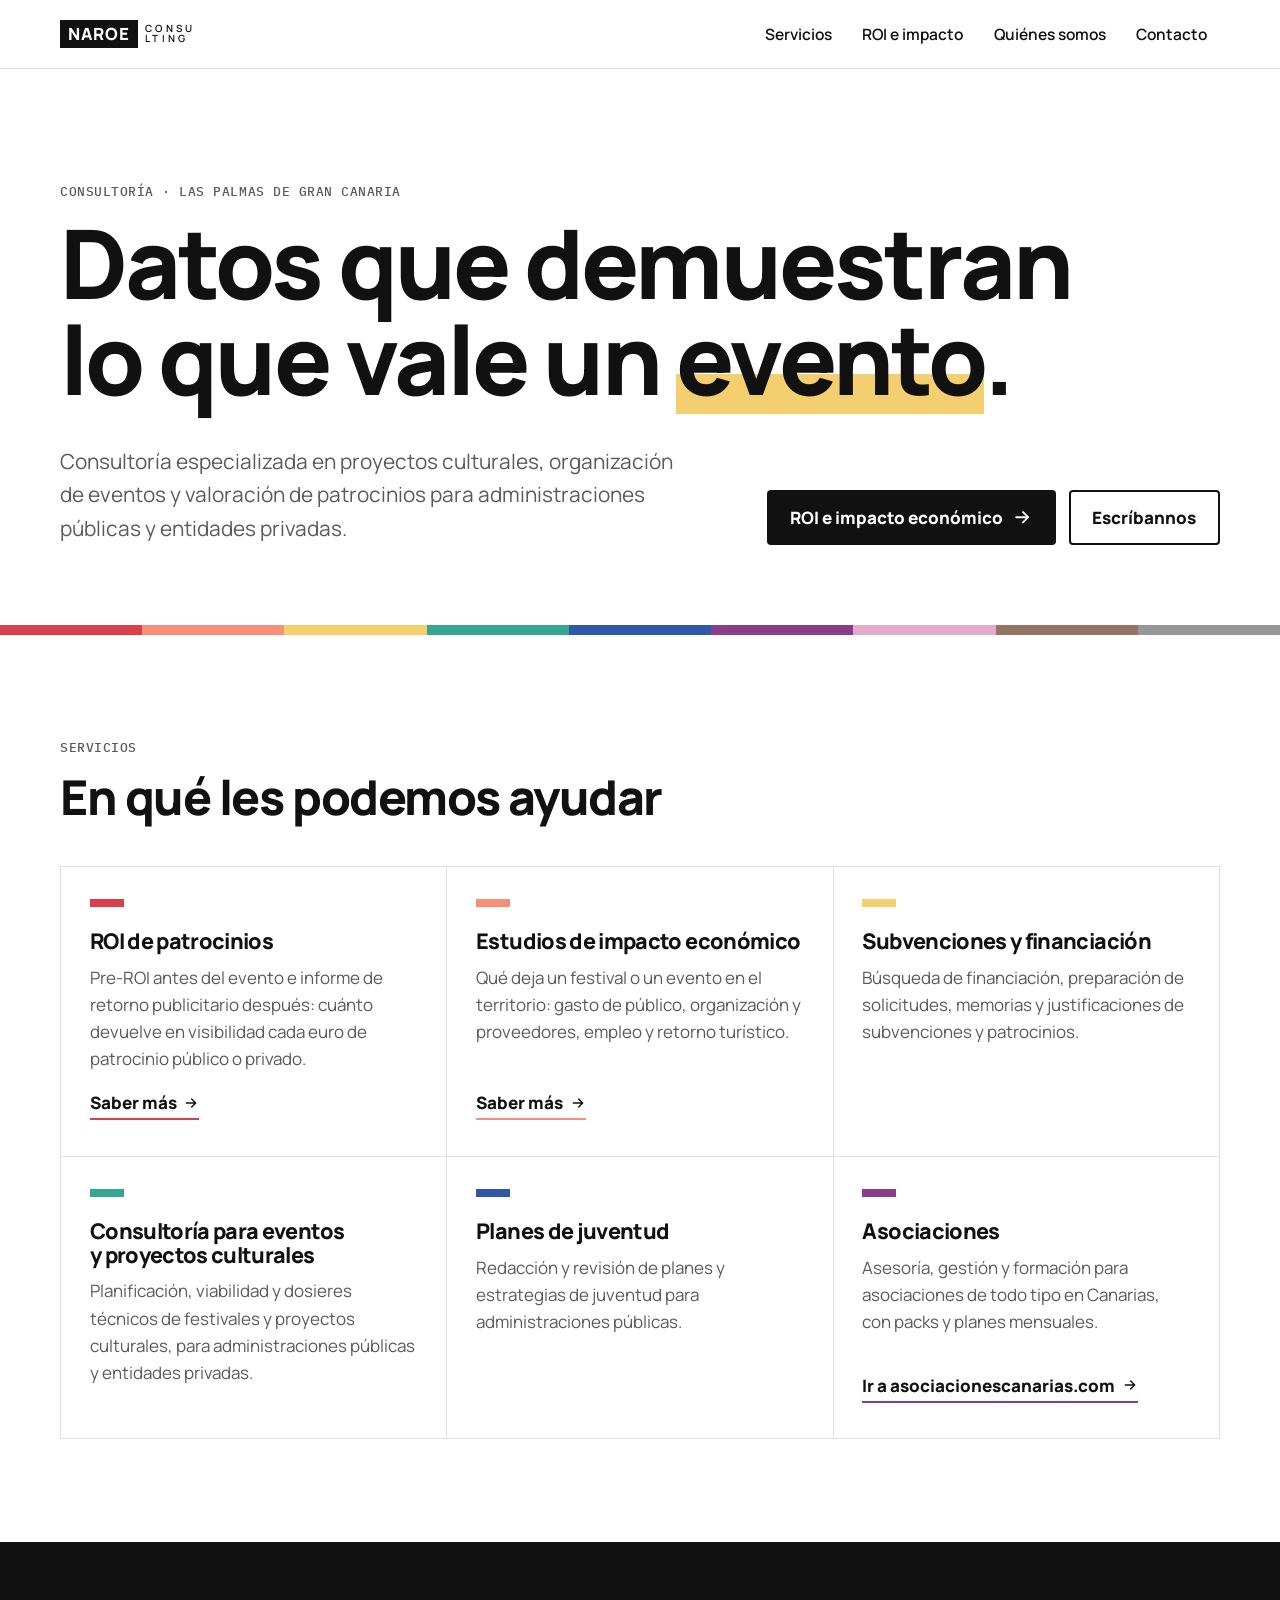
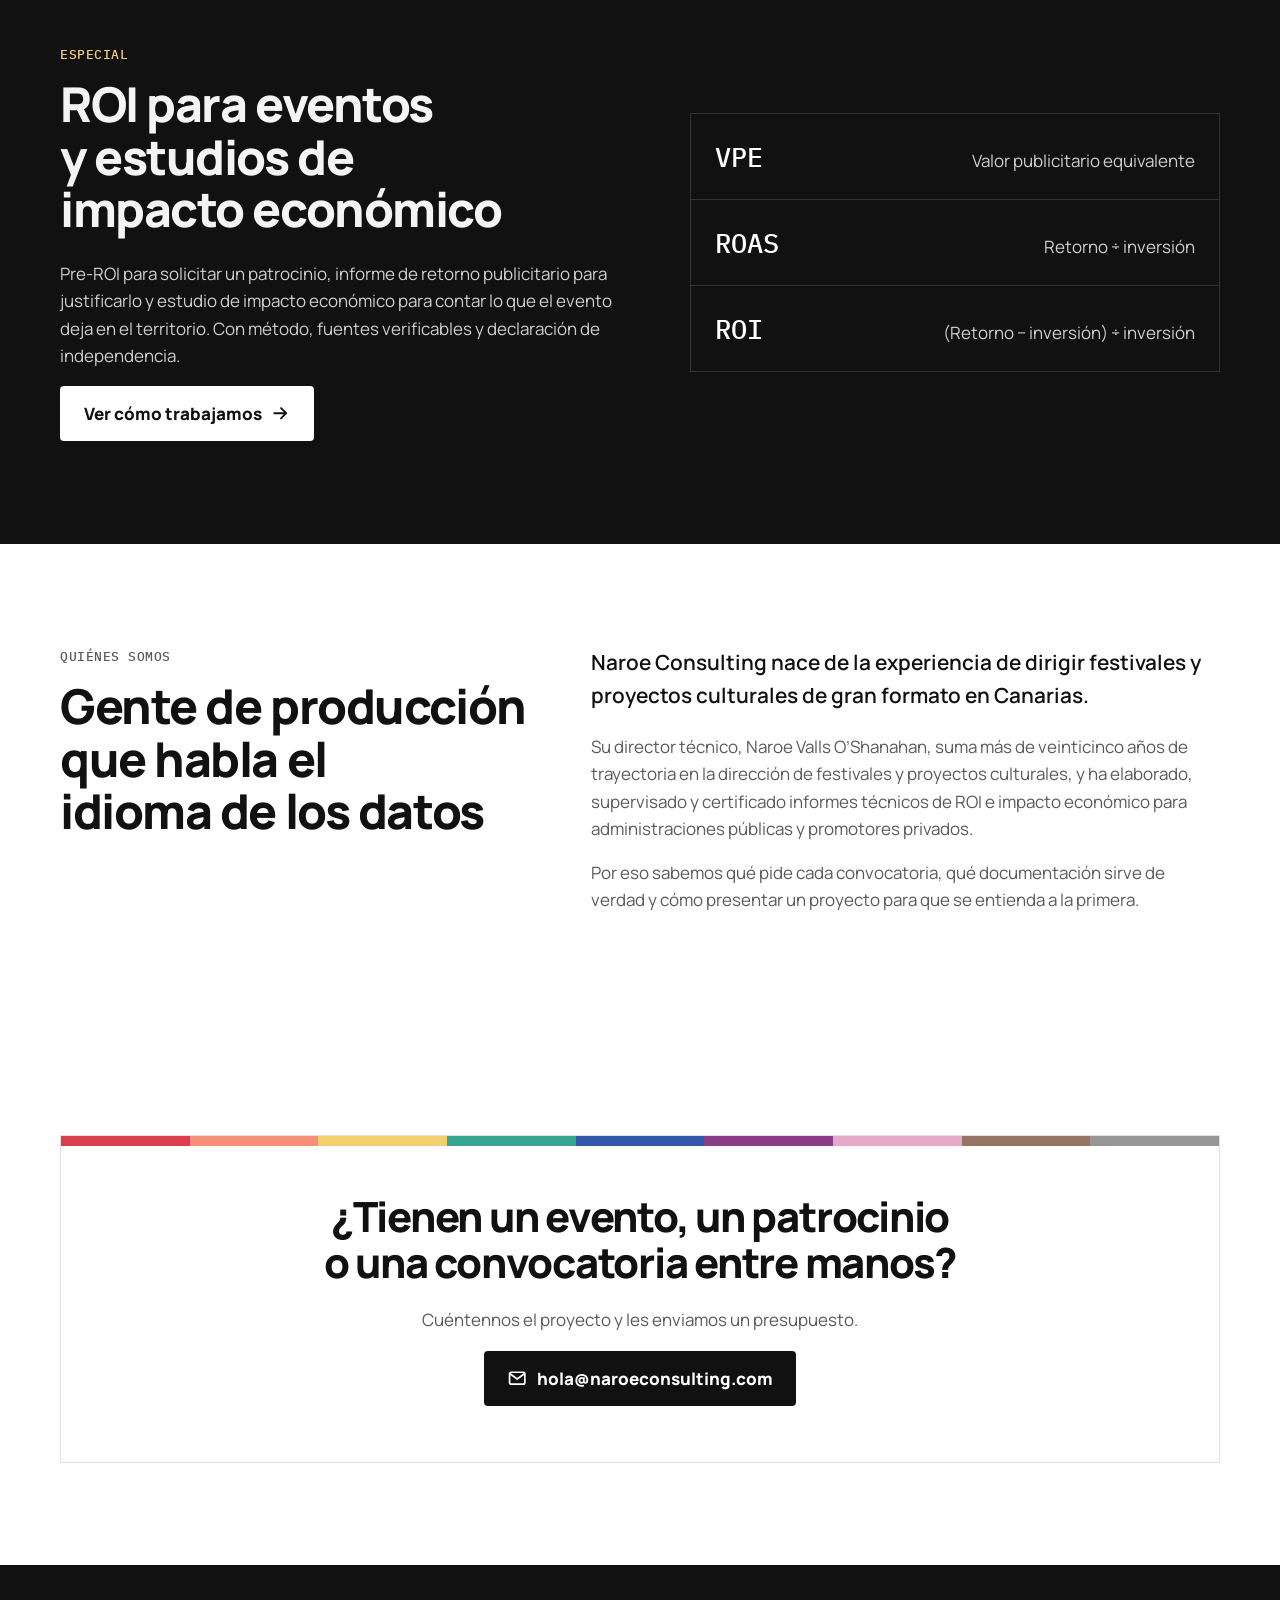
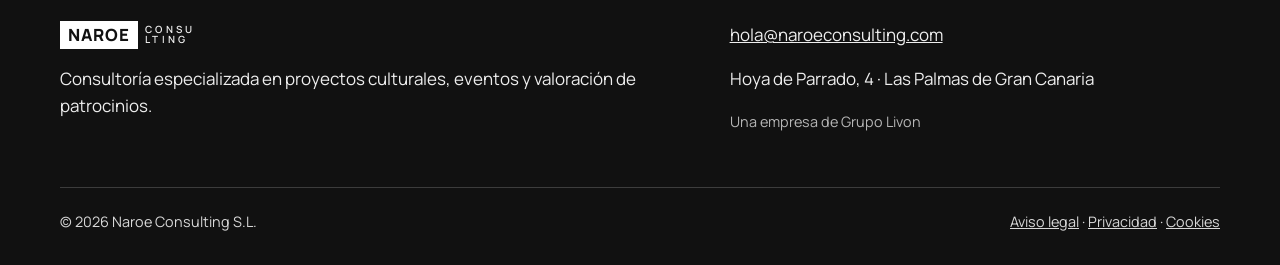
==== index.html @ a97bc4da "Web nueva: naroeconsulting.com Co-Authored-By: Claude Opus 5.5 <noreply@anthropic.com> Claude-Sessio" ====
<!doctype html>
<html lang="es" class="sin-js">
<head>
<meta charset="utf-8">
<meta name="viewport" content="width=device-width, initial-scale=1">
<title>Naroe Consulting · ROI de patrocinios, impacto económico y consultoría para eventos</title>
<meta name="description" content="Consultoría en Canarias para eventos y proyectos culturales: informes ROI de patrocinios, estudios de impacto económico, subvenciones y planes de juventud.">
<link rel="canonical" href="https://naroeconsulting.com/">
<meta name="theme-color" content="#111111">
<meta property="og:type" content="website">
<meta property="og:site_name" content="Naroe Consulting">
<meta property="og:locale" content="es_ES">
<meta property="og:title" content="Naroe Consulting · ROI de patrocinios, impacto económico y consultoría para eventos">
<meta property="og:description" content="Consultoría en Canarias para eventos y proyectos culturales: informes ROI de patrocinios, estudios de impacto económico, subvenciones y planes de juventud.">
<meta property="og:url" content="https://naroeconsulting.com/">
<meta property="og:image" content="https://naroeconsulting.com/img/og.png">
<meta name="twitter:card" content="summary_large_image">
<link rel="icon" href="/favicon.svg" type="image/svg+xml">
<link rel="icon" href="/favicon.png" type="image/png">
<link rel="apple-touch-icon" href="/apple-touch-icon.png">
<link rel="manifest" href="/site.webmanifest">
<link rel="preload" href="/fonts/manrope-latin-800-normal.woff2" as="font" type="font/woff2" crossorigin>
<link rel="preload" href="/fonts/manrope-latin-400-normal.woff2" as="font" type="font/woff2" crossorigin>
<link rel="stylesheet" href="/css/estilos.css">
</head>
<body>
<a class="saltar" href="#contenido">Saltar al contenido</a>
<header class="nav">
  <div class="contenedor nav-fila">
    <a class="marca" href="/" aria-label="Naroe Consulting, ir al inicio"><span class="logo"><span class="logo-caja">NAROE</span><span class="logo-txt">CONSU<br>LTING</span></span></a>
    <button class="boton-menu" type="button" aria-controls="menu" aria-expanded="false"><span class="visualmente-oculto">Abrir menú</span><svg viewBox="0 0 24 24" fill="none" stroke="currentColor" stroke-width="2.2" stroke-linecap="round" aria-hidden="true"><path d="M4 7h16M4 12h16M4 17h16"/></svg></button>
    <ul class="menu" id="menu"><li><a href="/#servicios">Servicios</a></li><li><a href="/roi/">ROI e impacto</a></li><li><a href="/#nosotros">Quiénes somos</a></li><li><a href="/#contacto">Contacto</a></li></ul>
  </div>
</header>
<main id="contenido">
<section class="portada">
  <div class="contenedor">
    <p class="antetitulo">Consultoría · Las Palmas de Gran Canaria</p>
    <h1>Datos que demuestran<br>lo que vale un <span class="subraya">evento</span>.</h1>
    <div class="portada-pie">
      <p class="entradilla">Consultoría especializada en proyectos culturales, organización de eventos y valoración de patrocinios para administraciones públicas y entidades privadas.</p>
      <div class="botones">
        <a class="boton boton-negro" href="/roi/">ROI e impacto económico <svg viewBox="0 0 24 24" fill="none" stroke="currentColor" stroke-width="2.2" stroke-linecap="round" stroke-linejoin="round" aria-hidden="true"><path d="M5 12h14M13 6l6 6-6 6"/></svg></a>
        <a class="boton boton-linea" href="mailto:hola@naroeconsulting.com?subject=Consulta%20desde%20la%20web">Escríbannos</a>
      </div>
    </div>
  </div>
  <div class="franja" aria-hidden="true"><i style="background:#DB3E4C"></i><i style="background:#F69178"></i><i style="background:#F4CF70"></i><i style="background:#36A693"></i><i style="background:#3257A8"></i><i style="background:#8B3D88"></i><i style="background:#E5A9C9"></i><i style="background:#937465"></i><i style="background:#969696"></i></div>
</section>

<section class="seccion" id="servicios" aria-labelledby="t-servicios">
  <div class="contenedor">
    <div class="cabecera-seccion"><p class="antetitulo">Servicios</p><h2 id="t-servicios">En qué les podemos ayudar</h2></div>
    <div class="servicios"><article class="servicio aparece" style="--c:#DB3E4C">
      <h3>ROI de patrocinios</h3><p>Pre-ROI antes del evento e informe de retorno publicitario después: cuánto devuelve en visibilidad cada euro de patrocinio público o privado.</p><a class="servicio-enlace" href="/roi/">Saber más <svg viewBox="0 0 24 24" fill="none" stroke="currentColor" stroke-width="2.2" stroke-linecap="round" stroke-linejoin="round" aria-hidden="true"><path d="M5 12h14M13 6l6 6-6 6"/></svg></a>
    </article><article class="servicio aparece" style="--c:#F69178">
      <h3>Estudios de impacto económico</h3><p>Qué deja un festival o un evento en el territorio: gasto de público, organización y proveedores, empleo y retorno turístico.</p><a class="servicio-enlace" href="/roi/#impacto">Saber más <svg viewBox="0 0 24 24" fill="none" stroke="currentColor" stroke-width="2.2" stroke-linecap="round" stroke-linejoin="round" aria-hidden="true"><path d="M5 12h14M13 6l6 6-6 6"/></svg></a>
    </article><article class="servicio aparece" style="--c:#F4CF70">
      <h3>Subvenciones y financiación</h3><p>Búsqueda de financiación, preparación de solicitudes, memorias y justificaciones de subvenciones y patrocinios.</p>
    </article><article class="servicio aparece" style="--c:#36A693">
      <h3>Consultoría para eventos y proyectos culturales</h3><p>Planificación, viabilidad y dosieres técnicos de festivales y proyectos culturales, para administraciones públicas y entidades privadas.</p>
    </article><article class="servicio aparece" style="--c:#3257A8">
      <h3>Planes de juventud</h3><p>Redacción y revisión de planes y estrategias de juventud para administraciones públicas.</p>
    </article><article class="servicio aparece" style="--c:#8B3D88">
      <h3>Asociaciones</h3><p>Asesoría, gestión y formación para asociaciones de todo tipo en Canarias, con packs y planes mensuales.</p><a class="servicio-enlace" href="https://asociacionescanarias.com">Ir a asociacionescanarias.com <svg viewBox="0 0 24 24" fill="none" stroke="currentColor" stroke-width="2.2" stroke-linecap="round" stroke-linejoin="round" aria-hidden="true"><path d="M5 12h14M13 6l6 6-6 6"/></svg></a>
    </article></div>
  </div>
</section>

<section class="seccion seccion-negra" aria-labelledby="t-especial">
  <div class="contenedor especial">
    <div>
      <p class="antetitulo">Especial</p>
      <h2 id="t-especial">ROI para eventos y estudios de impacto económico</h2>
      <p>Pre-ROI para solicitar un patrocinio, informe de retorno publicitario para justificarlo y estudio de impacto económico para contar lo que el evento deja en el territorio. Con método, fuentes verificables y declaración de independencia.</p>
      <a class="boton boton-blanco" href="/roi/">Ver cómo trabajamos <svg viewBox="0 0 24 24" fill="none" stroke="currentColor" stroke-width="2.2" stroke-linecap="round" stroke-linejoin="round" aria-hidden="true"><path d="M5 12h14M13 6l6 6-6 6"/></svg></a>
    </div>
    <dl class="formula" aria-label="Indicadores del informe">
      <div><dt>VPE</dt><dd>Valor publicitario equivalente</dd></div>
      <div><dt>ROAS</dt><dd>Retorno ÷ inversión</dd></div>
      <div><dt>ROI</dt><dd>(Retorno − inversión) ÷ inversión</dd></div>
    </dl>
  </div>
</section>

<section class="seccion" id="nosotros" aria-labelledby="t-nosotros">
  <div class="contenedor nosotros">
    <div><p class="antetitulo">Quiénes somos</p><h2 id="t-nosotros">Gente de producción que habla el idioma de los datos</h2></div>
    <div>
      <p class="entradilla">Naroe Consulting nace de la experiencia de dirigir festivales y proyectos culturales de gran formato en Canarias.</p>
      <p>Su director técnico, Naroe Valls O’Shanahan, suma más de veinticinco años de trayectoria en la dirección de festivales y proyectos culturales, y ha elaborado, supervisado y certificado informes técnicos de ROI e impacto económico para administraciones públicas y promotores privados.</p>
      <p>Por eso sabemos qué pide cada convocatoria, qué documentación sirve de verdad y cómo presentar un proyecto para que se entienda a la primera.</p>
    </div>
  </div>
</section>

<section class="seccion contacto" id="contacto" aria-labelledby="t-contacto">
  <div class="contenedor contacto-caja">
    <div class="franja" aria-hidden="true"><i style="background:#DB3E4C"></i><i style="background:#F69178"></i><i style="background:#F4CF70"></i><i style="background:#36A693"></i><i style="background:#3257A8"></i><i style="background:#8B3D88"></i><i style="background:#E5A9C9"></i><i style="background:#937465"></i><i style="background:#969696"></i></div>
    <h2 id="t-contacto">¿Tienen un evento, un patrocinio o una convocatoria entre manos?</h2>
    <p>Cuéntennos el proyecto y les enviamos un presupuesto.</p>
    <a class="boton boton-negro" href="mailto:hola@naroeconsulting.com?subject=Presupuesto"><svg viewBox="0 0 24 24" fill="none" stroke="currentColor" stroke-width="2" stroke-linecap="round" stroke-linejoin="round" aria-hidden="true"><rect x="3" y="5" width="18" height="14" rx="2"/><path d="m4 7 8 6 8-6"/></svg> hola@naroeconsulting.com</a>
  </div>
</section>
</main>
<footer class="pie">
  <div class="contenedor">
    <div class="pie-arriba">
      <div><span class="logo logo-pie"><span class="logo-caja">NAROE</span><span class="logo-txt">CONSU<br>LTING</span></span>
      <p>Consultoría especializada en proyectos culturales, eventos y valoración de patrocinios.</p></div>
      <div><p><a href="mailto:hola@naroeconsulting.com">hola@naroeconsulting.com</a></p>
      <p>Hoya de Parrado, 4 · Las Palmas de Gran Canaria</p><p class="pie-nota">Una empresa de Grupo Livon</p></div>
    </div>
    <div class="pie-base">
      <span>© <span id="anio">2026</span> Naroe Consulting S.L.</span>
      <span><a href="/aviso-legal">Aviso legal</a> · <a href="/privacidad">Privacidad</a> · <a href="/cookies">Cookies</a></span>
    </div>
  </div>
</footer>
<script src="/js/main.js" defer></script>
<script type="application/ld+json">{"@context": "https://schema.org", "@type": "ProfessionalService", "name": "Naroe Consulting", "legalName": "Naroe Consulting S.L.", "url": "https://naroeconsulting.com/", "email": "hola@naroeconsulting.com", "taxID": "B22534804", "address": {"@type": "PostalAddress", "streetAddress": "Hoya de Parrado, 4", "postalCode": "35017", "addressLocality": "Las Palmas de Gran Canaria", "addressCountry": "ES"}, "areaServed": "Canarias"}</script>
</body>
</html>
---- css/estilos.css ----
/* ---- Base común (no tocar aquí los colores: van en tema.css) ---- */
*,*::before,*::after{box-sizing:border-box}
html{-webkit-text-size-adjust:100%;scroll-behavior:smooth}
@media (prefers-reduced-motion:reduce){html{scroll-behavior:auto}*,*::before,*::after{animation:none!important;transition:none!important}}
body{margin:0;background:var(--fondo);color:var(--tinta);font-family:var(--letra);font-size:1.0625rem;line-height:1.6;text-rendering:optimizeLegibility;-webkit-font-smoothing:antialiased}
img,svg{display:block;max-width:100%}
a{color:var(--enlace)}
a:hover{text-decoration-thickness:2px}
h1,h2,h3{font-family:var(--letra-titulo);line-height:1.1;margin:0 0 .5em;text-wrap:balance}
p{margin:0 0 1em}
:focus-visible{outline:3px solid var(--foco);outline-offset:3px;border-radius:4px}
.contenedor{width:min(100% - 2rem,1160px);margin-inline:auto}
.estrecho{width:min(100% - 2rem,760px)}
.visualmente-oculto{position:absolute!important;width:1px;height:1px;overflow:hidden;clip:rect(0 0 0 0);white-space:nowrap}
.saltar{position:absolute;left:1rem;top:-4rem;z-index:100;background:var(--tinta);color:var(--fondo);padding:.6rem 1rem;border-radius:6px}
.saltar:focus{top:1rem}
.seccion{padding:clamp(3.5rem,8vw,6.5rem) 0}
.antetitulo{font-size:.82rem;font-weight:700;letter-spacing:.08em;text-transform:uppercase;margin:0 0 .8rem}
.entradilla{font-size:clamp(1.1rem,2vw,1.3rem);max-width:62ch}
.boton{display:inline-flex;align-items:center;gap:.55rem;min-height:48px;padding:.75rem 1.35rem;border-radius:var(--radio-boton,999px);font-weight:700;text-decoration:none;border:2px solid transparent;cursor:pointer;transition:transform .15s,background-color .15s,color .15s}
.boton svg{width:1.2em;height:1.2em}
.boton:hover{transform:translateY(-1px)}
.botones{display:flex;flex-wrap:wrap;gap:.8rem}
/* Navegación */
.nav{position:sticky;top:0;z-index:50;background:var(--nav-fondo);backdrop-filter:saturate(1.4) blur(10px);border-bottom:1px solid var(--linea)}
.nav-fila{display:flex;align-items:center;justify-content:space-between;gap:1rem;min-height:68px}
.marca{display:flex;align-items:center;gap:.6rem;text-decoration:none;color:inherit;font-weight:800}
.menu{display:flex;gap:.3rem;list-style:none;margin:0;padding:0}
.menu a{display:block;padding:.55rem .8rem;border-radius:8px;color:var(--tinta);text-decoration:none;font-weight:600;font-size:.97rem}
.menu a:hover,.menu a[aria-current=page]{background:var(--menu-activo)}
.boton-menu{display:none;background:none;border:0;color:var(--tinta);width:48px;height:48px;padding:10px;cursor:pointer}
@media (max-width:820px){
  .boton-menu{display:block}
  .menu{position:absolute;inset:100% 0 auto 0;flex-direction:column;background:var(--fondo);border-bottom:1px solid var(--linea);padding:.6rem 1rem 1rem;display:none}
  .menu.abierto{display:flex}
  .sin-js .menu{display:flex;position:static;flex-direction:row;flex-wrap:wrap}
  .menu a{padding:.8rem}
}
/* Aparición */
.aparece{opacity:1}
html:not(.sin-js) .aparece{opacity:0;transform:translateY(14px);transition:opacity .6s ease,transform .6s ease}
html:not(.sin-js) .aparece.visible{opacity:1;transform:none}
@media (prefers-reduced-motion:reduce){html:not(.sin-js) .aparece{opacity:1;transform:none}}
/* Pie */
.pie{padding:3.5rem 0 2rem;background:var(--pie-fondo);color:var(--pie-tinta)}
.pie a{color:inherit}
.pie-base{display:flex;flex-wrap:wrap;justify-content:space-between;gap:.6rem 1.5rem;margin-top:2.5rem;padding-top:1.4rem;border-top:1px solid color-mix(in srgb,currentColor 22%,transparent);font-size:.9rem;opacity:.9}
/* Legales y error */
.legal h1{font-size:clamp(2rem,4vw,2.8rem)}
.legal h2{font-size:1.3rem;margin-top:2rem}
.tabla-legal{border-collapse:collapse;margin:1rem 0 1.5rem;width:100%}
.tabla-legal th,.tabla-legal td{text-align:left;padding:.55rem .8rem;border-bottom:1px solid var(--linea);vertical-align:top}
.tabla-legal th{width:8rem;font-weight:700}
.error{text-align:center;min-height:55vh;display:grid;place-items:center}
.error h1{font-size:clamp(2rem,5vw,3.2rem)}

/* ---- Naroe Consulting: blanco y negro con la paleta de la marca ---- */
@font-face{font-family:"Manrope";font-weight:400;font-display:swap;src:url(/fonts/manrope-latin-400-normal.woff2) format("woff2")}
@font-face{font-family:"Manrope";font-weight:600;font-display:swap;src:url(/fonts/manrope-latin-600-normal.woff2) format("woff2")}
@font-face{font-family:"Manrope";font-weight:800;font-display:swap;src:url(/fonts/manrope-latin-800-normal.woff2) format("woff2")}
@font-face{font-family:"IBM Plex Mono";font-weight:500;font-display:swap;src:url(/fonts/ibm-plex-mono-latin-500-normal.woff2) format("woff2")}
:root{
  --negro:#111;--gris:#5a5a5a;--gris-claro:#f3f2ef;--rojo:#c7303e;--azul:#3257a8;--verde:#2b8a79;
  --fondo:#fff;--tinta:var(--negro);--enlace:var(--azul);--foco:var(--azul);--linea:#e3e1dc;
  --letra:"Manrope",system-ui,sans-serif;--letra-titulo:"Manrope",system-ui,sans-serif;--mono:"IBM Plex Mono",ui-monospace,monospace;
  --nav-fondo:rgba(255,255,255,.92);--menu-activo:var(--gris-claro);--pie-fondo:var(--negro);--pie-tinta:#eee;--radio-boton:4px
}
h1,h2,h3{font-weight:800;letter-spacing:-.03em}
.antetitulo{font-family:var(--mono);font-weight:500;letter-spacing:.04em;color:var(--gris)}
/* Logotipo en texto */
.logo{display:inline-flex;align-items:center;gap:.45rem;font-weight:800;line-height:1}
.logo-caja{background:var(--negro);color:#fff;padding:.38rem .5rem .32rem;font-size:1.05rem;letter-spacing:.06em}
.logo-txt{font-size:.62rem;letter-spacing:.32em;font-weight:600}
.logo-pie .logo-caja{background:#fff;color:var(--negro)}
.boton-negro{background:var(--negro);color:#fff}
.boton-negro:hover{background:#333}
.boton-linea{border-color:var(--negro);color:var(--negro)}
.boton-linea:hover{background:var(--negro);color:#fff}
.boton-blanco{background:#fff;color:var(--negro)}
.franja{display:grid;grid-template-columns:repeat(9,1fr);height:10px}
.franja i{display:block}
.cabecera-seccion{max-width:780px;margin-bottom:2.6rem}
.cabecera-seccion h2,.nosotros h2,.cifras-grid h2,.docs-grid h2,.criterios h2,.especial h2{font-size:clamp(1.9rem,4vw,3rem)}

/* Portada */
.portada{padding-top:clamp(3.5rem,9vw,7rem)}
.portada h1{font-size:clamp(2.6rem,7.5vw,6rem);line-height:1;margin-bottom:2.4rem}
.subraya{background:linear-gradient(transparent 62%,#f4cf70 62%,#f4cf70 92%,transparent 92%)}
.portada-pie{display:grid;grid-template-columns:1.2fr 1fr;gap:2rem;align-items:end;padding-bottom:clamp(3rem,7vw,5rem)}
.portada-pie .entradilla{color:var(--gris);margin:0}
.portada-pie .botones{justify-content:flex-end}
@media (max-width:820px){.portada-pie{grid-template-columns:1fr}.portada-pie .botones{justify-content:flex-start}}

/* Servicios */
.servicios{display:grid;grid-template-columns:repeat(auto-fit,minmax(min(100%,320px),1fr));border-top:1px solid var(--linea);border-left:1px solid var(--linea)}
.servicio{padding:2rem 1.8rem 2.2rem;border-right:1px solid var(--linea);border-bottom:1px solid var(--linea);position:relative;display:flex;flex-direction:column}
.servicio::before{content:"";display:block;width:34px;height:8px;background:var(--c);margin-bottom:1.4rem}
.servicio h3{font-size:1.35rem}
.servicio p{color:var(--gris)}
.servicio-enlace{margin-top:auto;display:inline-flex;gap:.4rem;align-items:center;font-weight:800;color:var(--negro);text-decoration:none;border-bottom:2px solid var(--c);align-self:flex-start;padding-bottom:2px;word-break:break-all}
.servicio-enlace svg{width:1rem;height:1rem}

/* Especial (bloque negro) */
.seccion-negra{background:var(--negro);color:#f4f4f4}
.seccion-negra .antetitulo{color:#f4cf70}
.seccion-negra p{color:#cfcfcf}
.especial{display:grid;grid-template-columns:1.1fr 1fr;gap:3rem;align-items:center}
.formula{margin:0;display:grid;gap:1px;background:#333;border:1px solid #333}
.formula div{background:var(--negro);padding:1.3rem 1.5rem;display:flex;justify-content:space-between;gap:1rem;align-items:baseline;flex-wrap:wrap}
.formula dt{font-family:var(--mono);font-size:1.7rem;color:#fff}
.formula dd{margin:0;color:#cfcfcf}
@media (max-width:820px){.especial{grid-template-columns:1fr}}

/* Quiénes somos */
.nosotros{display:grid;grid-template-columns:1fr 1.3fr;gap:3rem}
.nosotros p{color:var(--gris)}
.nosotros .entradilla{color:var(--negro);font-weight:600}
@media (max-width:820px){.nosotros{grid-template-columns:1fr;gap:1rem}}

/* Contacto */
.contacto-caja{border:1px solid var(--linea);padding:0 clamp(1.5rem,5vw,3.5rem) clamp(2rem,5vw,3.5rem);text-align:center}
.contacto-caja .franja{margin:0 calc(-1 * clamp(1.5rem,5vw,3.5rem)) clamp(2rem,5vw,3rem)}
.contacto-caja h2{font-size:clamp(1.7rem,3.6vw,2.6rem);max-width:24ch;margin-inline:auto}
.contacto-caja p{color:var(--gris)}
.contacto-caja .boton{word-break:break-all}

/* Especial ROI */
.informes{display:grid;grid-template-columns:repeat(auto-fit,minmax(min(100%,300px),1fr));gap:1.2rem}
.informe{border:1px solid var(--linea);border-top:8px solid var(--c);padding:1.8rem;scroll-margin-top:90px}
.informe-cuando{font-family:var(--mono);font-size:.85rem;color:var(--gris);margin-bottom:.4rem}
.informe h3{font-size:1.5rem}
.informe p{color:var(--gris)}
.informe ul{margin:0;padding-left:1.1rem;display:grid;gap:.3rem;font-weight:600}
.seccion-gris{background:var(--gris-claro)}
.cifras-grid,.docs-grid,.criterios{display:grid;grid-template-columns:1fr 1.1fr;gap:3rem;align-items:start}
.cifras-grid p,.docs-grid p,.criterios p{color:var(--gris)}
.ejemplo{background:#fff;border:1px solid var(--linea);padding:1.6rem}
.ejemplo-titulo{font-family:var(--mono);font-size:.85rem;color:var(--gris)}
.ejemplo dl{margin:0}
.ejemplo dl div{display:flex;justify-content:space-between;gap:1rem;padding:.8rem 0;border-bottom:1px solid var(--linea);align-items:baseline;flex-wrap:wrap}
.ejemplo dt{color:var(--gris)}
.ejemplo dd{margin:0;font-family:var(--mono);font-size:1.25rem}
.ejemplo .destaca dt{color:var(--negro);font-weight:700}
.ejemplo .destaca dd{font-size:1.6rem;color:var(--verde)}
.ejemplo-nota{font-size:.85rem;color:var(--gris);margin:1rem 0 0}
.pasos{list-style:none;margin:0;padding:0;counter-reset:p;display:grid;grid-template-columns:repeat(auto-fit,minmax(min(100%,240px),1fr));gap:1.2rem}
.pasos li{counter-increment:p;border-top:2px solid var(--negro);padding-top:1.2rem}
.pasos li::before{content:counter(p,decimal-leading-zero);font-family:var(--mono);font-size:1.6rem;display:block;margin-bottom:.6rem}
.pasos h3{font-size:1.2rem}
.pasos p{color:var(--gris);margin:0}
.docs{margin:0;display:grid;gap:1px;background:var(--linea);border:1px solid var(--linea)}
.docs div{background:#fff;padding:1.1rem 1.3rem}
.docs dt{font-weight:800}
.docs dd{margin:.2rem 0 0;color:var(--gris)}
.lista-check{list-style:none;margin:0;padding:0;display:grid;gap:.9rem}
.lista-check li{display:flex;gap:.7rem;align-items:flex-start}
.lista-check svg{flex:none;width:1.3rem;height:1.3rem;color:var(--verde);margin-top:.15rem}
.indep h2{font-size:clamp(1.8rem,3.5vw,2.6rem)}
.indep p{font-size:1.15rem}
@media (max-width:820px){.cifras-grid,.docs-grid,.criterios{grid-template-columns:1fr;gap:1.5rem}}

/* Pie */
.pie-arriba{display:grid;grid-template-columns:1.3fr 1fr;gap:2rem}
.pie-arriba .logo{margin-bottom:1rem}
.pie-nota{opacity:.75;font-size:.9rem}
@media (max-width:700px){.pie-arriba{grid-template-columns:1fr}}
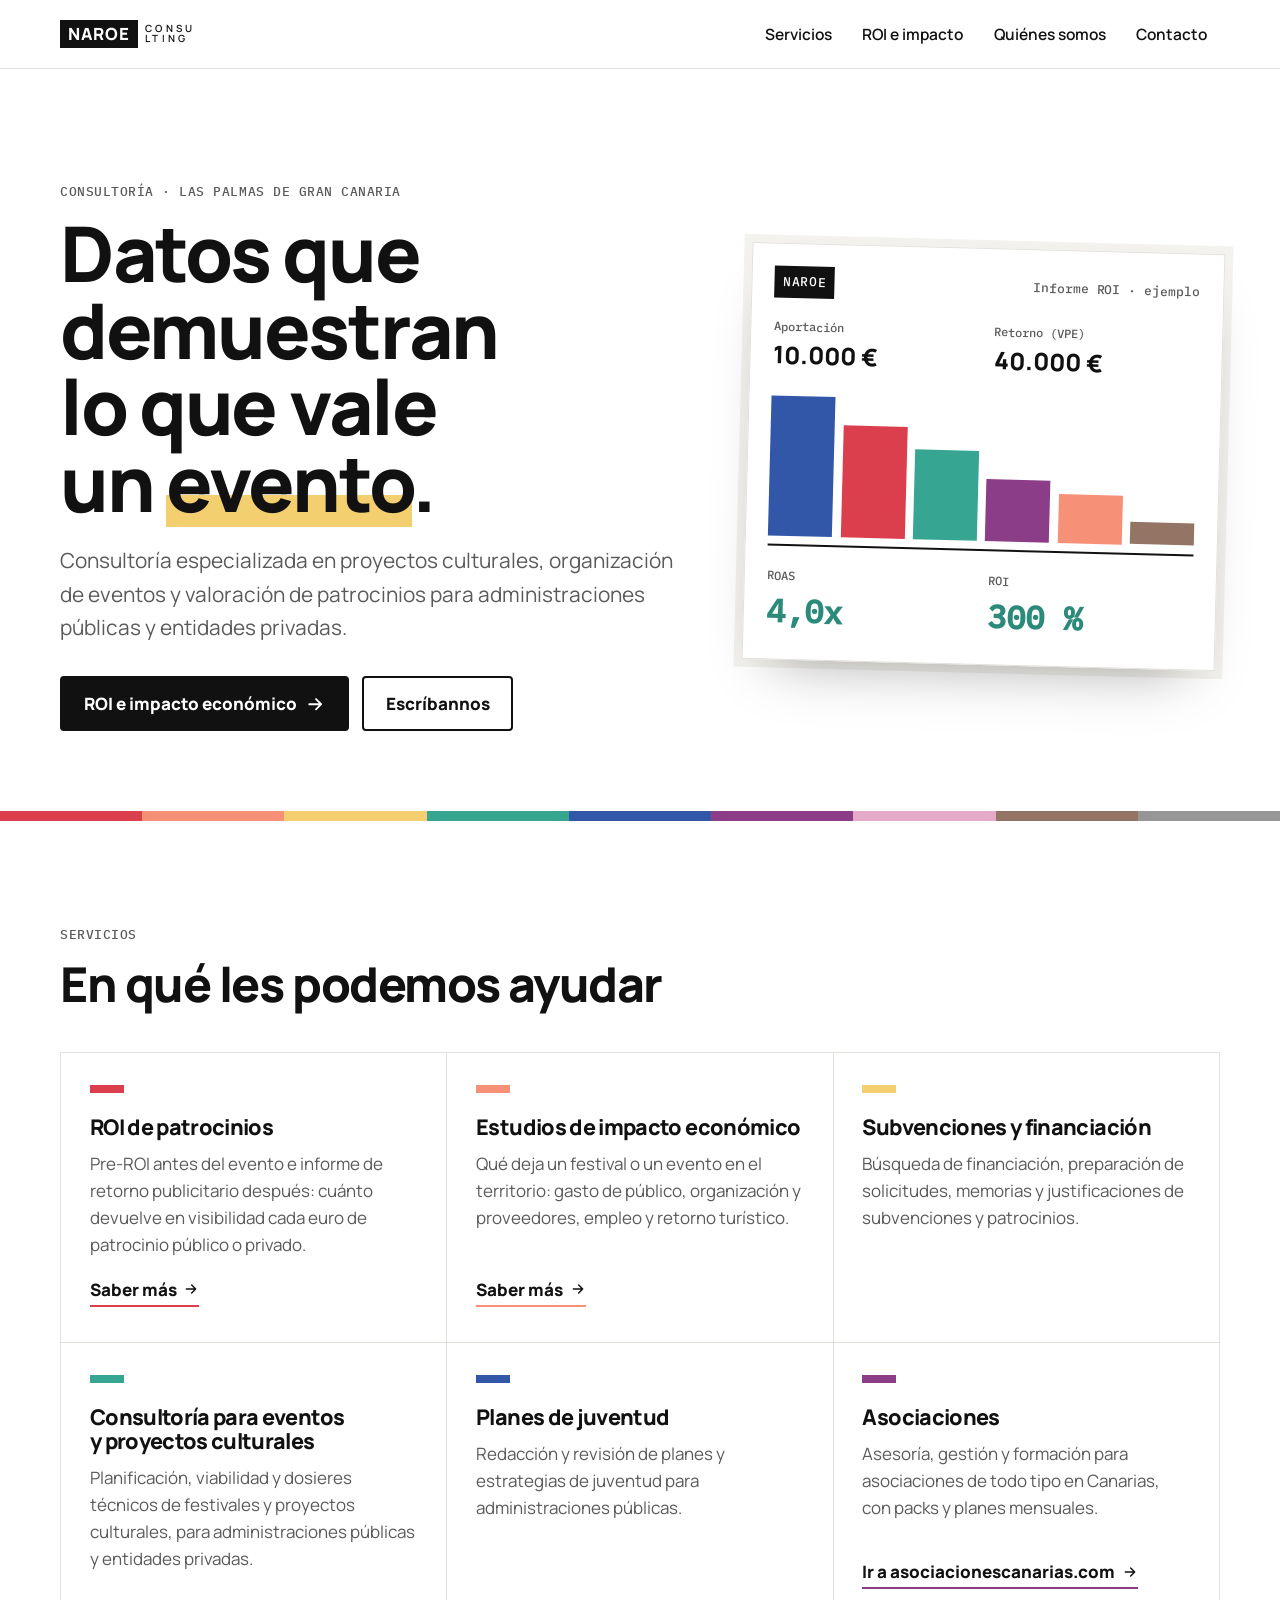
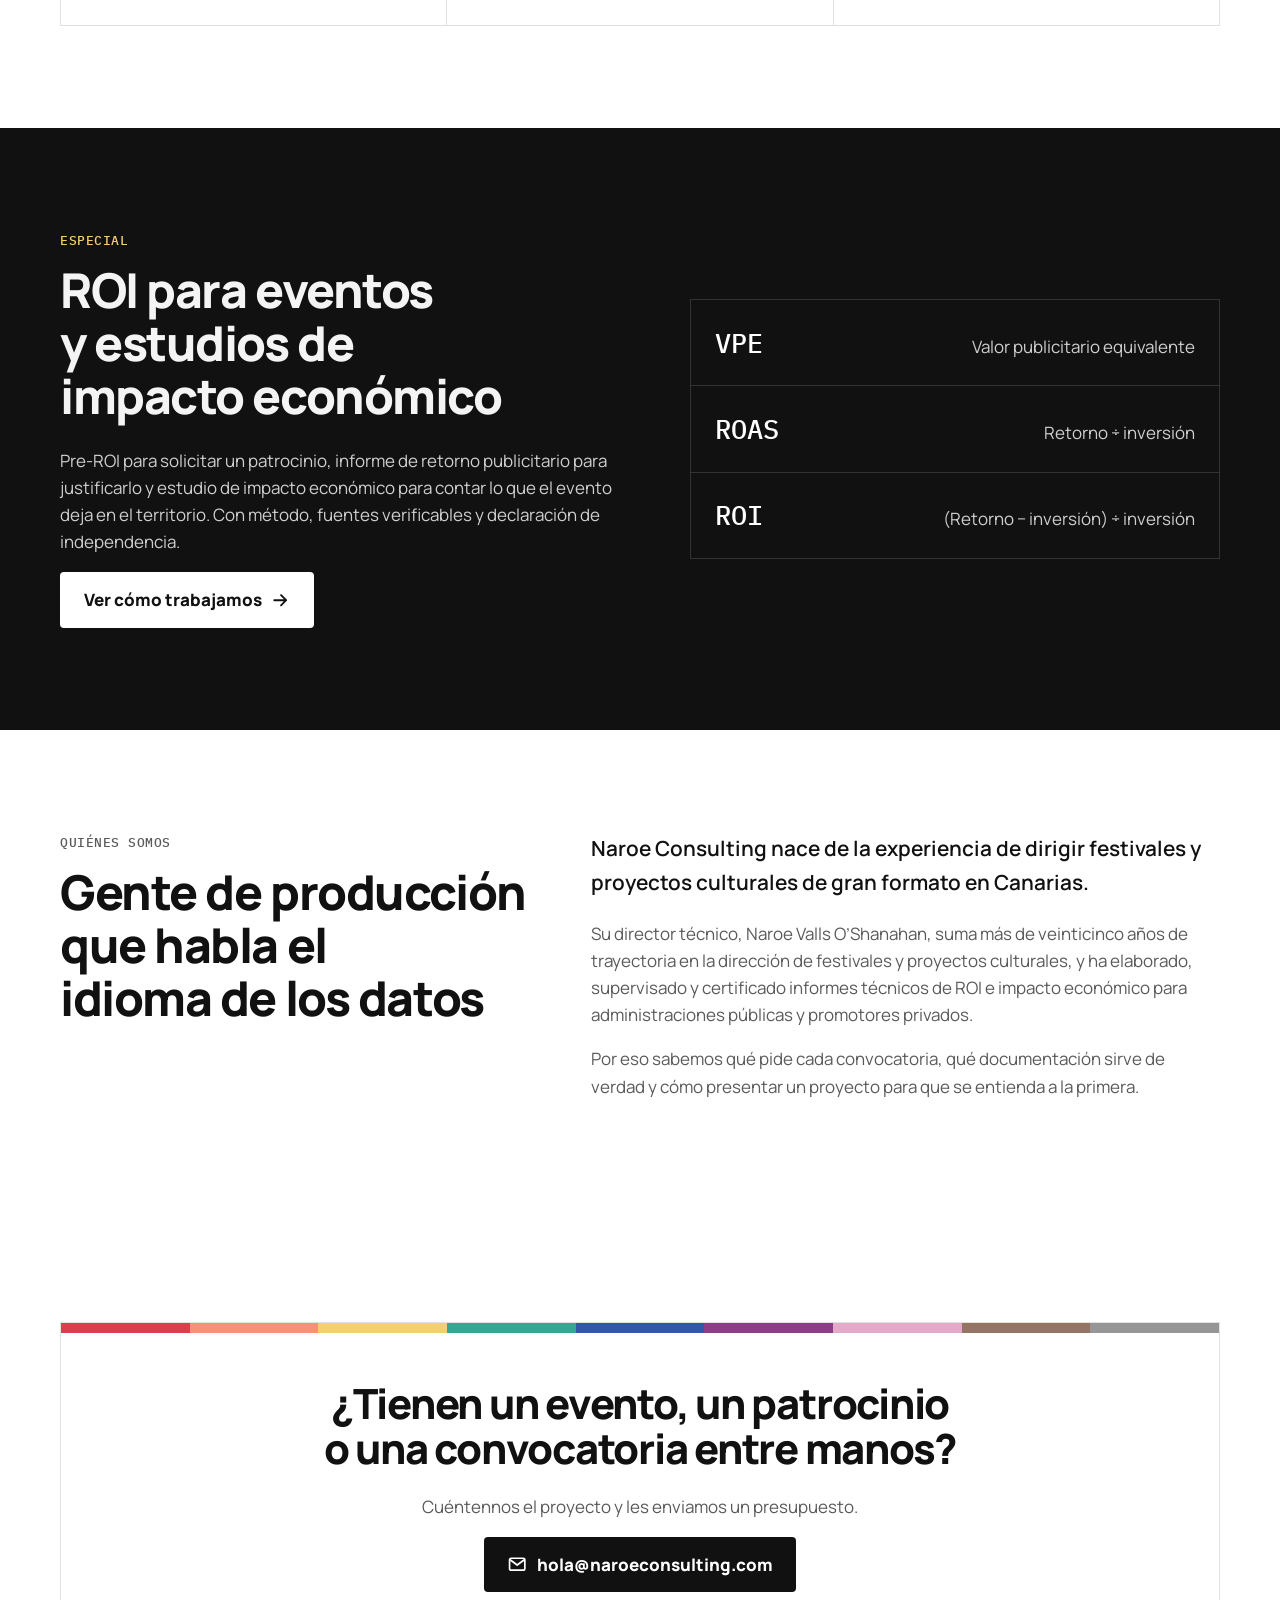
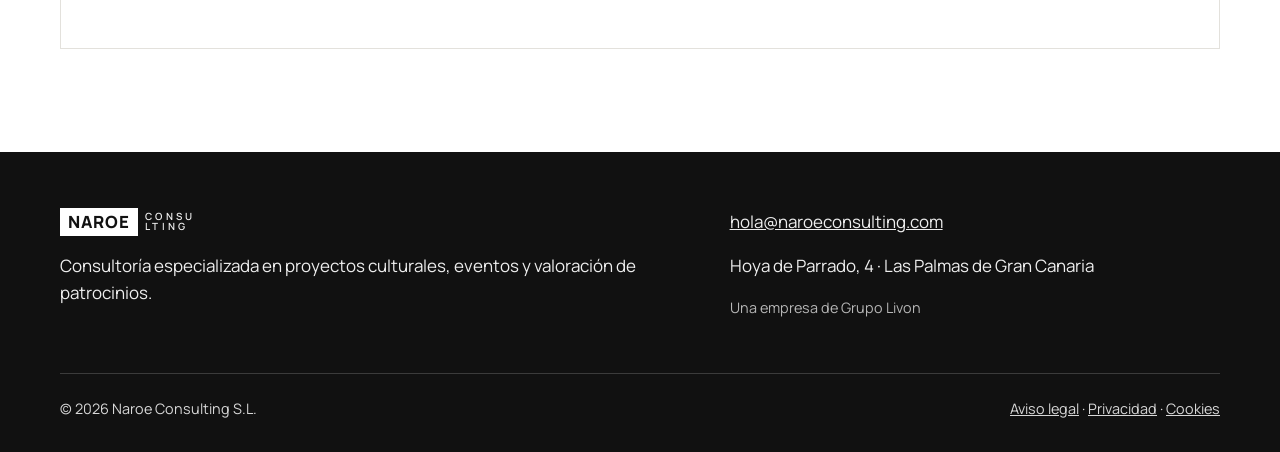
==== commit a1afaae9: "Portadas más visuales, fotos editables desde el Gestor y gráficas de ejemplo en el especial ROI Co-A" ====
--- a/index.html
+++ b/index.html
@@ -33,17 +33,23 @@
   </div>
 </header>
 <main id="contenido">
-<section class="portada">
-  <div class="contenedor">
-    <p class="antetitulo">Consultoría · Las Palmas de Gran Canaria</p>
-    <h1>Datos que demuestran<br>lo que vale un <span class="subraya">evento</span>.</h1>
-    <div class="portada-pie">
+<section class="portada portada-inicio">
+  <div class="contenedor portada-dos">
+    <div>
+      <p class="antetitulo">Consultoría · Las Palmas de Gran Canaria</p>
+      <h1>Datos que demuestran lo que vale un <span class="subraya">evento</span>.</h1>
       <p class="entradilla">Consultoría especializada en proyectos culturales, organización de eventos y valoración de patrocinios para administraciones públicas y entidades privadas.</p>
       <div class="botones">
         <a class="boton boton-negro" href="/roi/">ROI e impacto económico <svg viewBox="0 0 24 24" fill="none" stroke="currentColor" stroke-width="2.2" stroke-linecap="round" stroke-linejoin="round" aria-hidden="true"><path d="M5 12h14M13 6l6 6-6 6"/></svg></a>
         <a class="boton boton-linea" href="mailto:hola@naroeconsulting.com?subject=Consulta%20desde%20la%20web">Escríbannos</a>
       </div>
     </div>
+    <div class="portada-visual"><div class="informe-mini" role="img" aria-label="Ejemplo ilustrativo de informe: aportación de 10.000 euros, retorno de 40.000 euros, ROAS 4,0x y ROI del 300 %">
+  <div class="im-cab"><span class="logo-caja">NAROE</span><span>Informe ROI · ejemplo</span></div>
+  <div class="im-kpis"><div><small>Aportación</small><strong>10.000 €</strong></div><div><small>Retorno (VPE)</small><strong>40.000 €</strong></div></div>
+  <div class="im-barras" aria-hidden="true"><i style="height:100%;background:#3257A8"></i><i style="height:80%;background:#DB3E4C"></i><i style="height:64%;background:#36A693"></i><i style="height:44%;background:#8B3D88"></i><i style="height:35%;background:#F69178"></i><i style="height:16%;background:#937465"></i></div>
+  <div class="im-pie"><div><small>ROAS</small><strong class="verde">4,0x</strong></div><div><small>ROI</small><strong class="verde">300 %</strong></div></div>
+</div></div>
   </div>
   <div class="franja" aria-hidden="true"><i style="background:#DB3E4C"></i><i style="background:#F69178"></i><i style="background:#F4CF70"></i><i style="background:#36A693"></i><i style="background:#3257A8"></i><i style="background:#8B3D88"></i><i style="background:#E5A9C9"></i><i style="background:#937465"></i><i style="background:#969696"></i></div>
 </section>
--- a/css/estilos.css
+++ b/css/estilos.css
@@ -164,3 +164,55 @@
 .pie-arriba .logo{margin-bottom:1rem}
 .pie-nota{opacity:.75;font-size:.9rem}
 @media (max-width:700px){.pie-arriba{grid-template-columns:1fr}}
+
+/* ---- Portada con informe de ejemplo ---- */
+.portada-dos{display:grid;grid-template-columns:1.15fr .85fr;gap:3rem;align-items:center;padding-bottom:clamp(3rem,7vw,5rem)}
+.portada-inicio h1{font-size:clamp(2.5rem,6vw,5rem);margin-bottom:1.4rem}
+.portada-inicio .entradilla{color:var(--gris);margin-bottom:2rem}
+.informe-mini{background:#fff;border:1px solid var(--linea);box-shadow:0 30px 60px -30px rgba(0,0,0,.35),0 0 0 8px var(--gris-claro);padding:1.4rem;transform:rotate(1.5deg)}
+.im-cab{display:flex;justify-content:space-between;align-items:center;font-family:var(--mono);font-size:.8rem;color:var(--gris);margin-bottom:1.2rem}
+.im-cab .logo-caja{font-size:.8rem}
+.im-kpis,.im-pie{display:grid;grid-template-columns:1fr 1fr;gap:1rem}
+.im-kpis small,.im-pie small{display:block;font-family:var(--mono);font-size:.75rem;color:var(--gris)}
+.im-kpis strong{font-size:1.5rem}
+.im-pie strong{font-family:var(--mono);font-size:2rem}
+.verde{color:var(--verde)}
+.im-barras{display:flex;align-items:flex-end;gap:8px;height:150px;margin:1.3rem 0;padding-bottom:8px;border-bottom:2px solid var(--negro)}
+.im-barras i{flex:1;display:block;transform-origin:bottom;animation:crece 1s cubic-bezier(.2,.8,.2,1) both}
+.im-barras i:nth-child(2){animation-delay:.08s}.im-barras i:nth-child(3){animation-delay:.16s}.im-barras i:nth-child(4){animation-delay:.24s}.im-barras i:nth-child(5){animation-delay:.32s}.im-barras i:nth-child(6){animation-delay:.4s}
+@keyframes crece{from{transform:scaleY(0)}to{transform:scaleY(1)}}
+@media (max-width:900px){.portada-dos{grid-template-columns:1fr}.informe-mini{transform:none;max-width:460px}}
+
+/* ---- Portada ROI con foto ---- */
+.portada-roi{position:relative;overflow:hidden}
+.portada-roi.con-foto{background:#111;color:#fff}
+.portada-roi .portada-foto{position:absolute;inset:0;width:100%;height:100%;object-fit:cover;opacity:.5}
+.portada-roi.con-foto::before{content:"";position:absolute;inset:0;background:linear-gradient(90deg,rgba(0,0,0,.85),rgba(0,0,0,.35));z-index:0}
+.portada-roi .contenedor,.portada-roi .franja{position:relative;z-index:1}
+.portada-roi.con-foto .antetitulo{color:#f4cf70}
+.portada-roi.con-foto .entradilla{color:#e6e6e6}
+.portada-roi.con-foto .boton-negro{background:#fff;color:#111}
+
+/* ---- Gráficas ---- */
+.graficas{display:grid;grid-template-columns:1.3fr 1fr;gap:1.4rem}
+.grafica{margin:0;border:1px solid var(--linea);padding:1.6rem}
+.grafica figcaption{font-family:var(--mono);font-size:.85rem;color:var(--gris);margin-bottom:1.2rem}
+.graficas>*{min-width:0}
+.g-barras{list-style:none;margin:0;padding:0;display:grid;gap:.9rem}
+.g-barras li{display:grid;grid-template-columns:1fr auto;gap:.3rem .8rem}
+.b-et{font-weight:600}
+.b-val{font-family:var(--mono);color:var(--gris)}
+.b-pista{grid-column:1/-1;height:14px;background:var(--gris-claro)}
+.b-pista i{display:block;height:100%}
+.donut-fila{display:flex;gap:1.5rem;align-items:center;flex-wrap:wrap}
+.donut-fila svg{width:180px;height:180px;flex:none}
+.d-num{font-family:var(--mono);font-size:24px;fill:var(--negro)}
+.d-txt{font-size:12px;fill:var(--gris)}
+.leyenda{list-style:none;margin:0;padding:0;display:grid;gap:.6rem;flex:1 1 200px;min-width:0}
+.leyenda li{display:grid;grid-template-columns:14px 1fr auto;gap:.6rem;align-items:center}
+.leyenda i{width:14px;height:14px;display:block}
+.leyenda strong{font-family:var(--mono)}
+@media (max-width:900px){.graficas{grid-template-columns:1fr}}
+.servicio-foto{width:calc(100% + 3.6rem);margin:-2rem -1.8rem 1.4rem;aspect-ratio:16/9;object-fit:cover;filter:grayscale(.15)}
+.servicio.con-foto::before{display:none}
+.servicio.con-foto .servicio-foto{border-bottom:8px solid var(--c)}
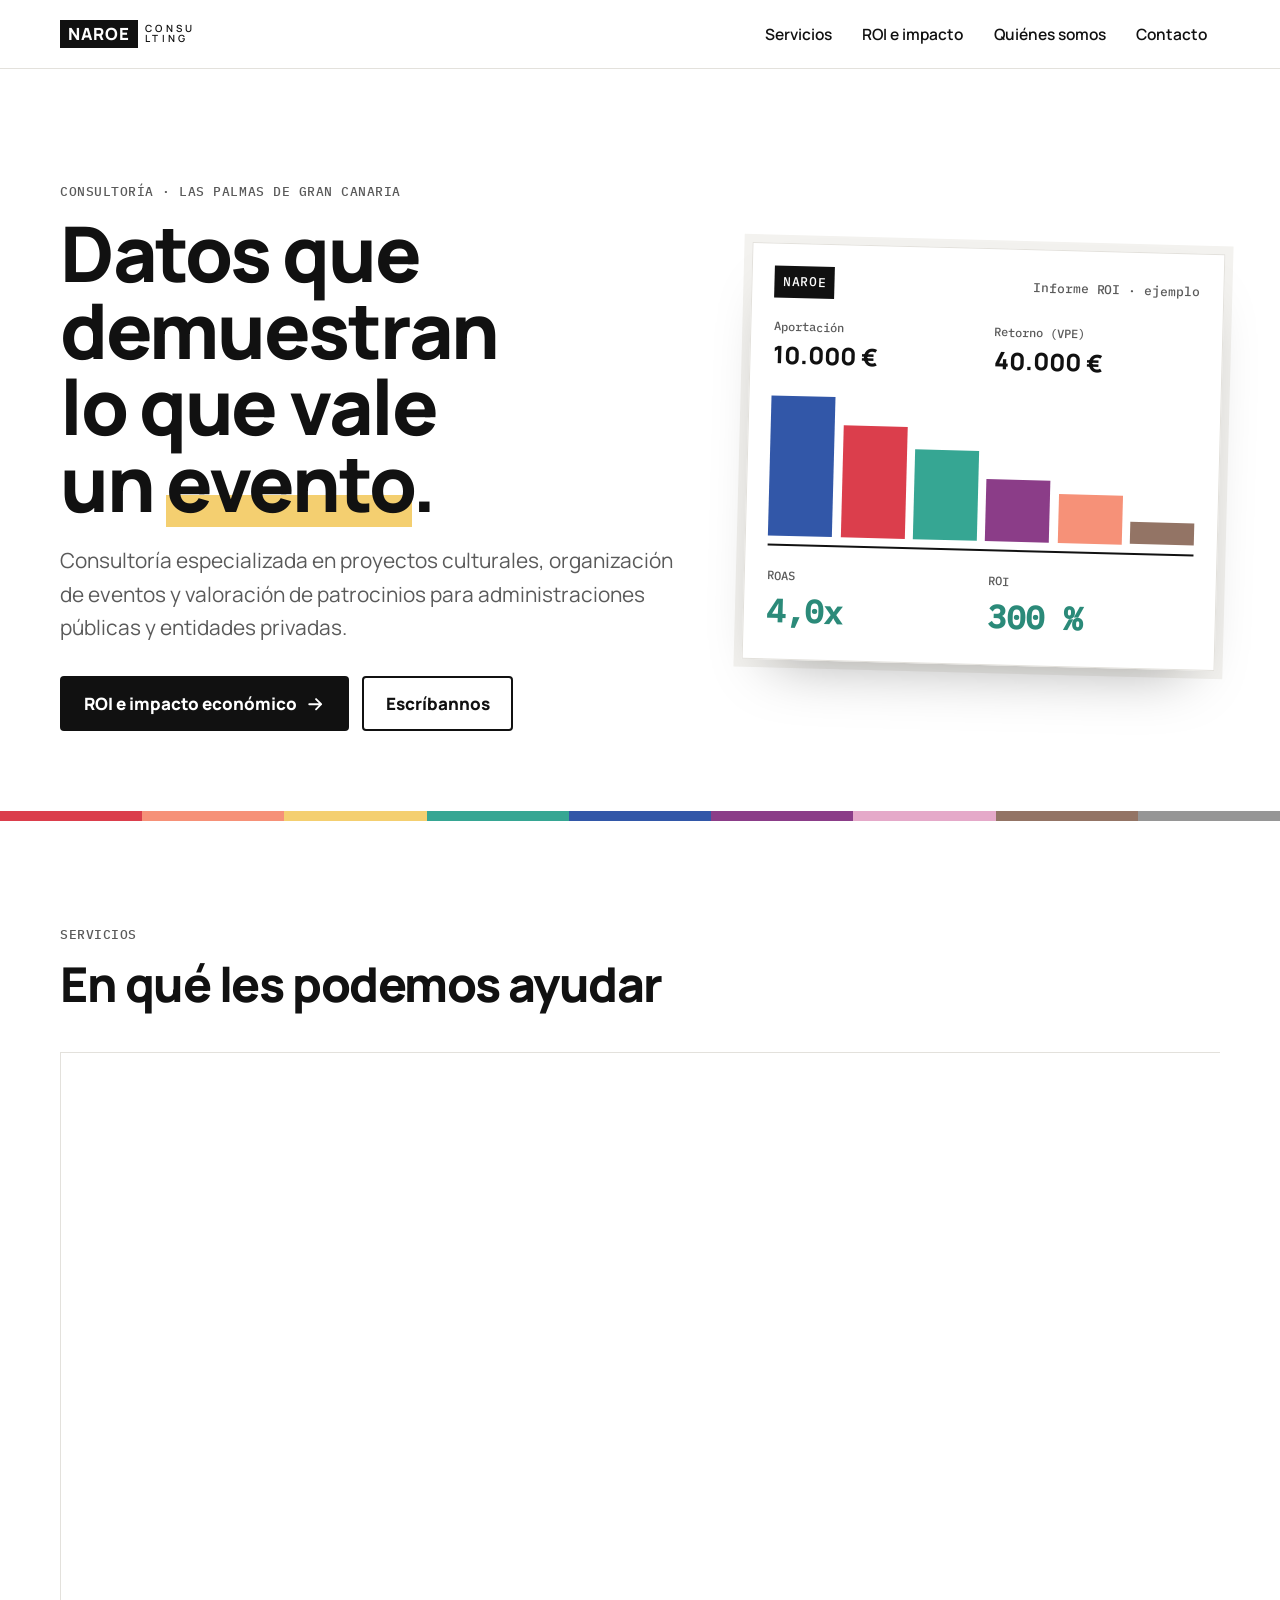
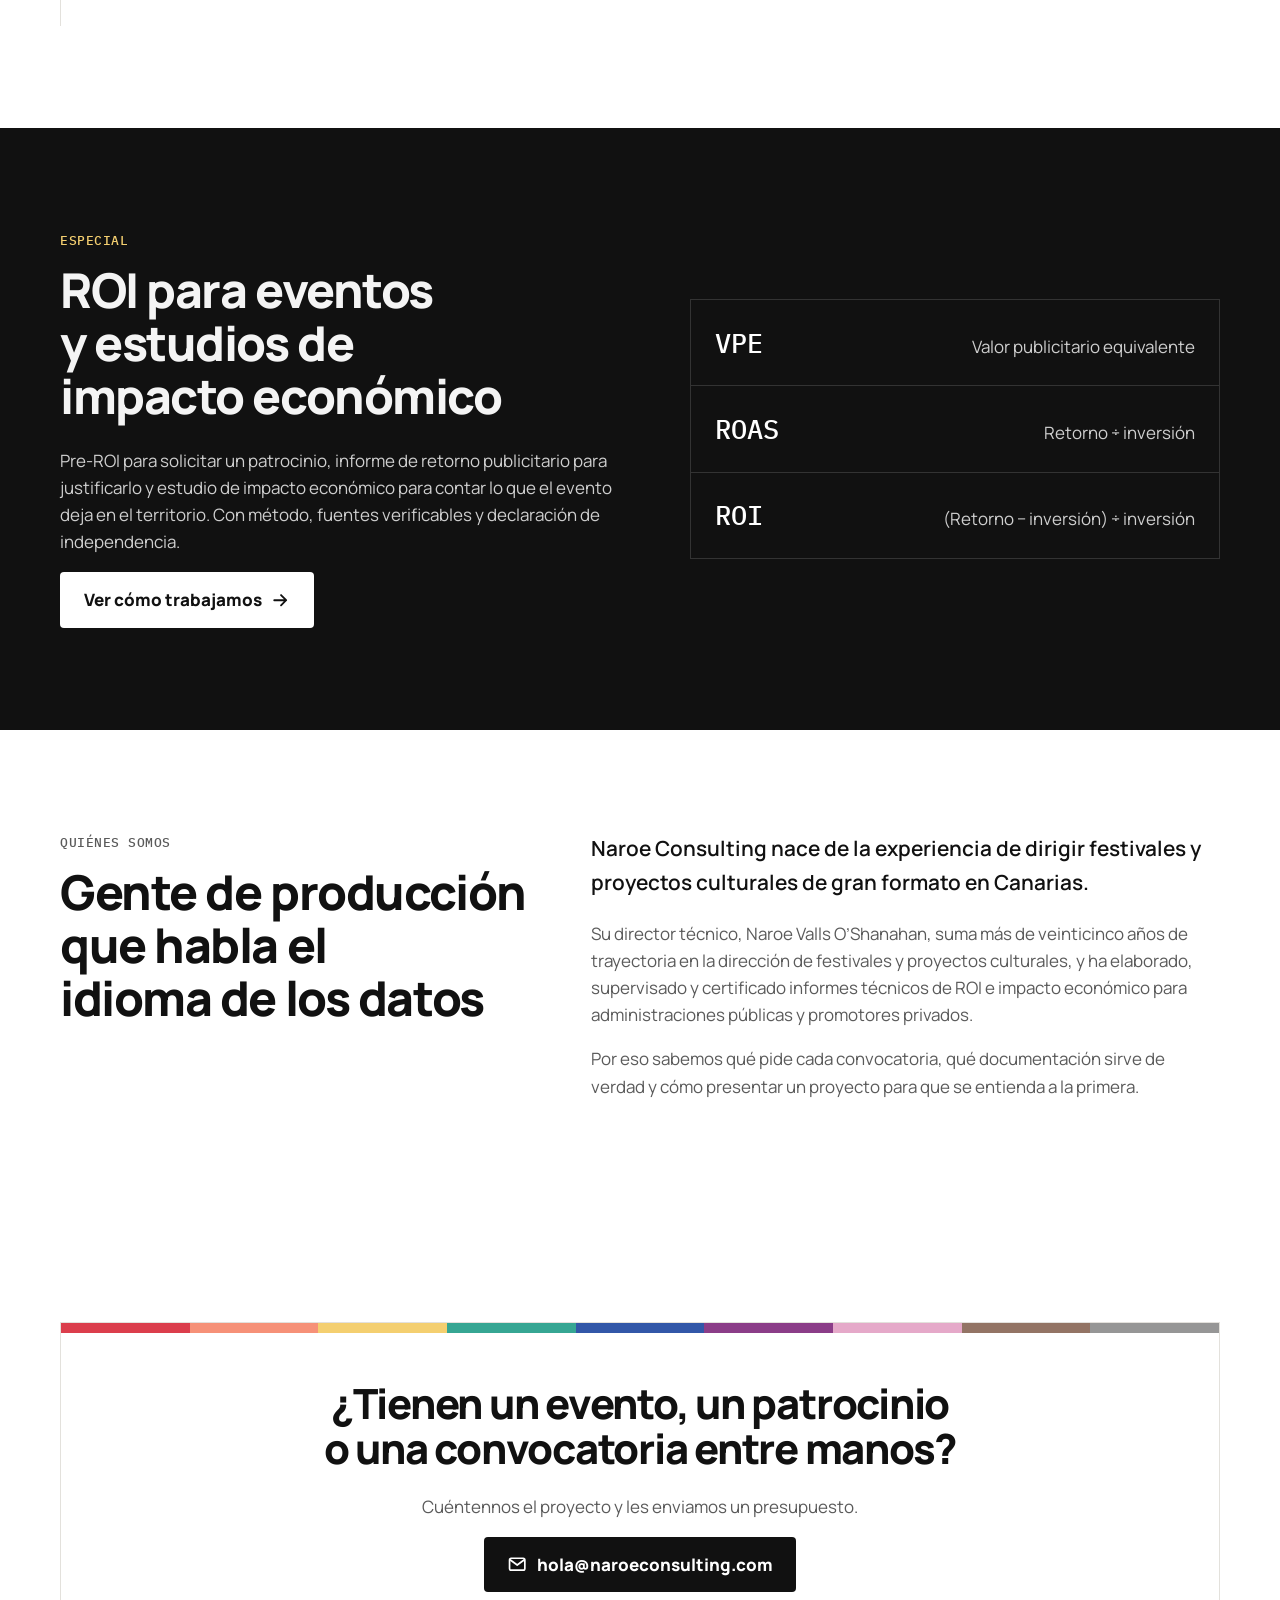
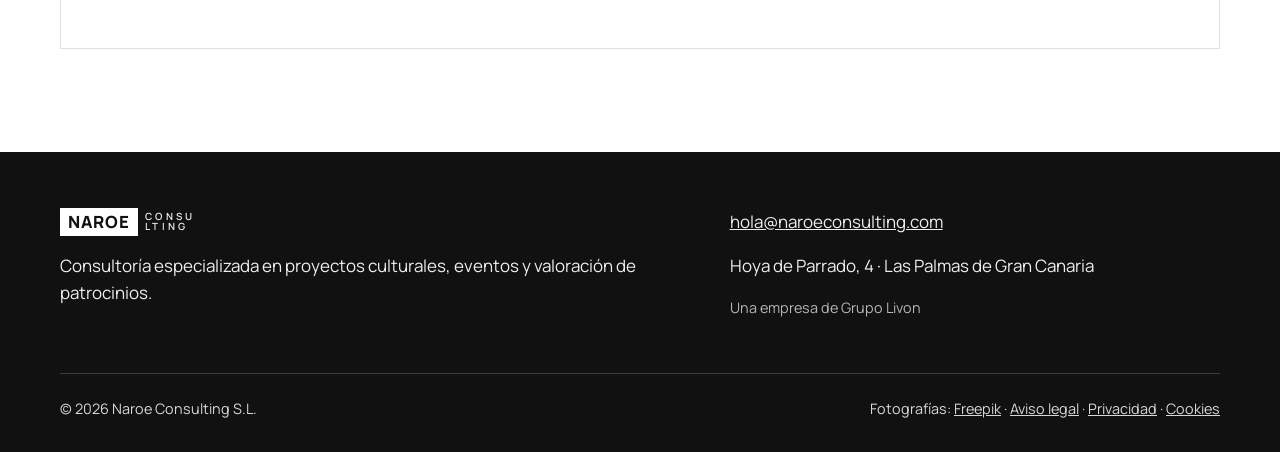
==== commit 0f13d906: "Fotos de portada (Freepik, con crédito en el pie) Co-Authored-By: Claude Opus 5.5 <noreply@anthropic" ====
--- a/index.html
+++ b/index.html
@@ -119,7 +119,7 @@
     </div>
     <div class="pie-base">
       <span>© <span id="anio">2026</span> Naroe Consulting S.L.</span>
-      <span><a href="/aviso-legal">Aviso legal</a> · <a href="/privacidad">Privacidad</a> · <a href="/cookies">Cookies</a></span>
+      <span>Fotografías: <a href="https://www.freepik.es" rel="noopener">Freepik</a> · <a href="/aviso-legal">Aviso legal</a> · <a href="/privacidad">Privacidad</a> · <a href="/cookies">Cookies</a></span>
     </div>
   </div>
 </footer>
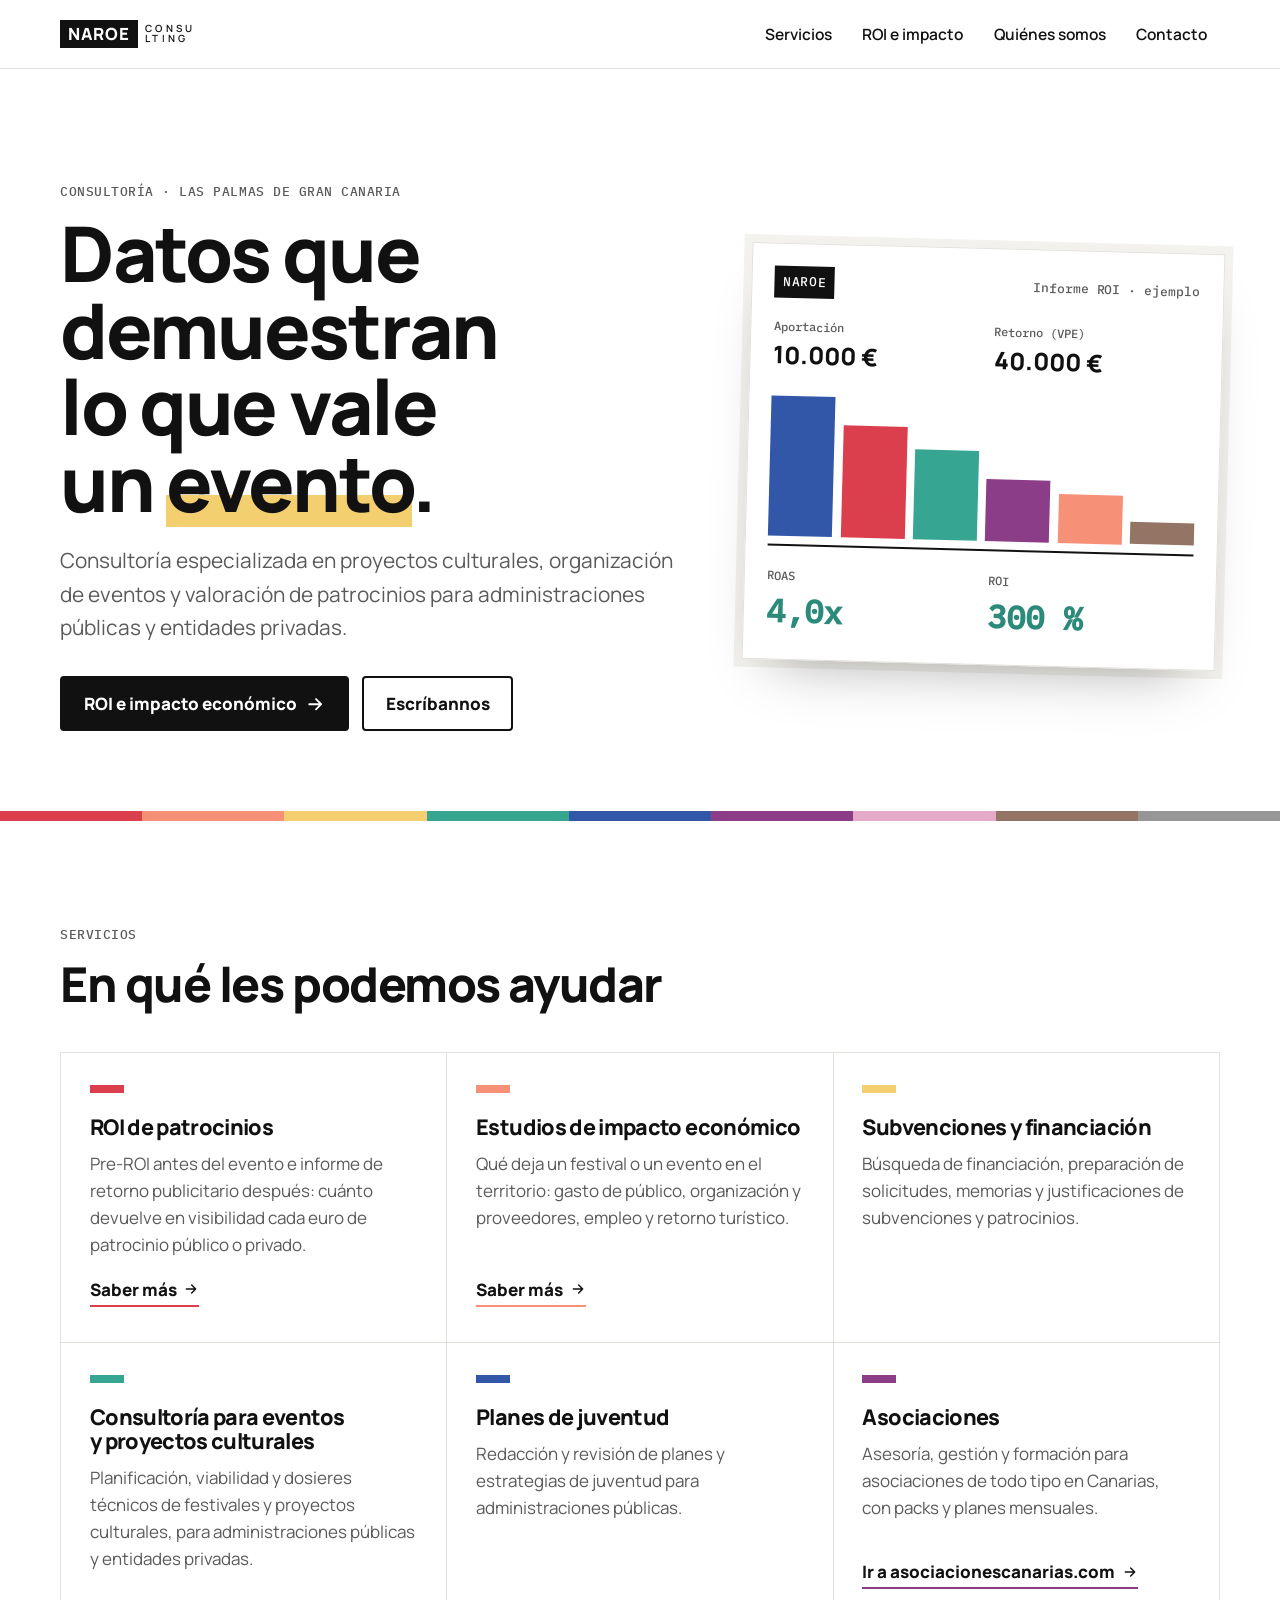
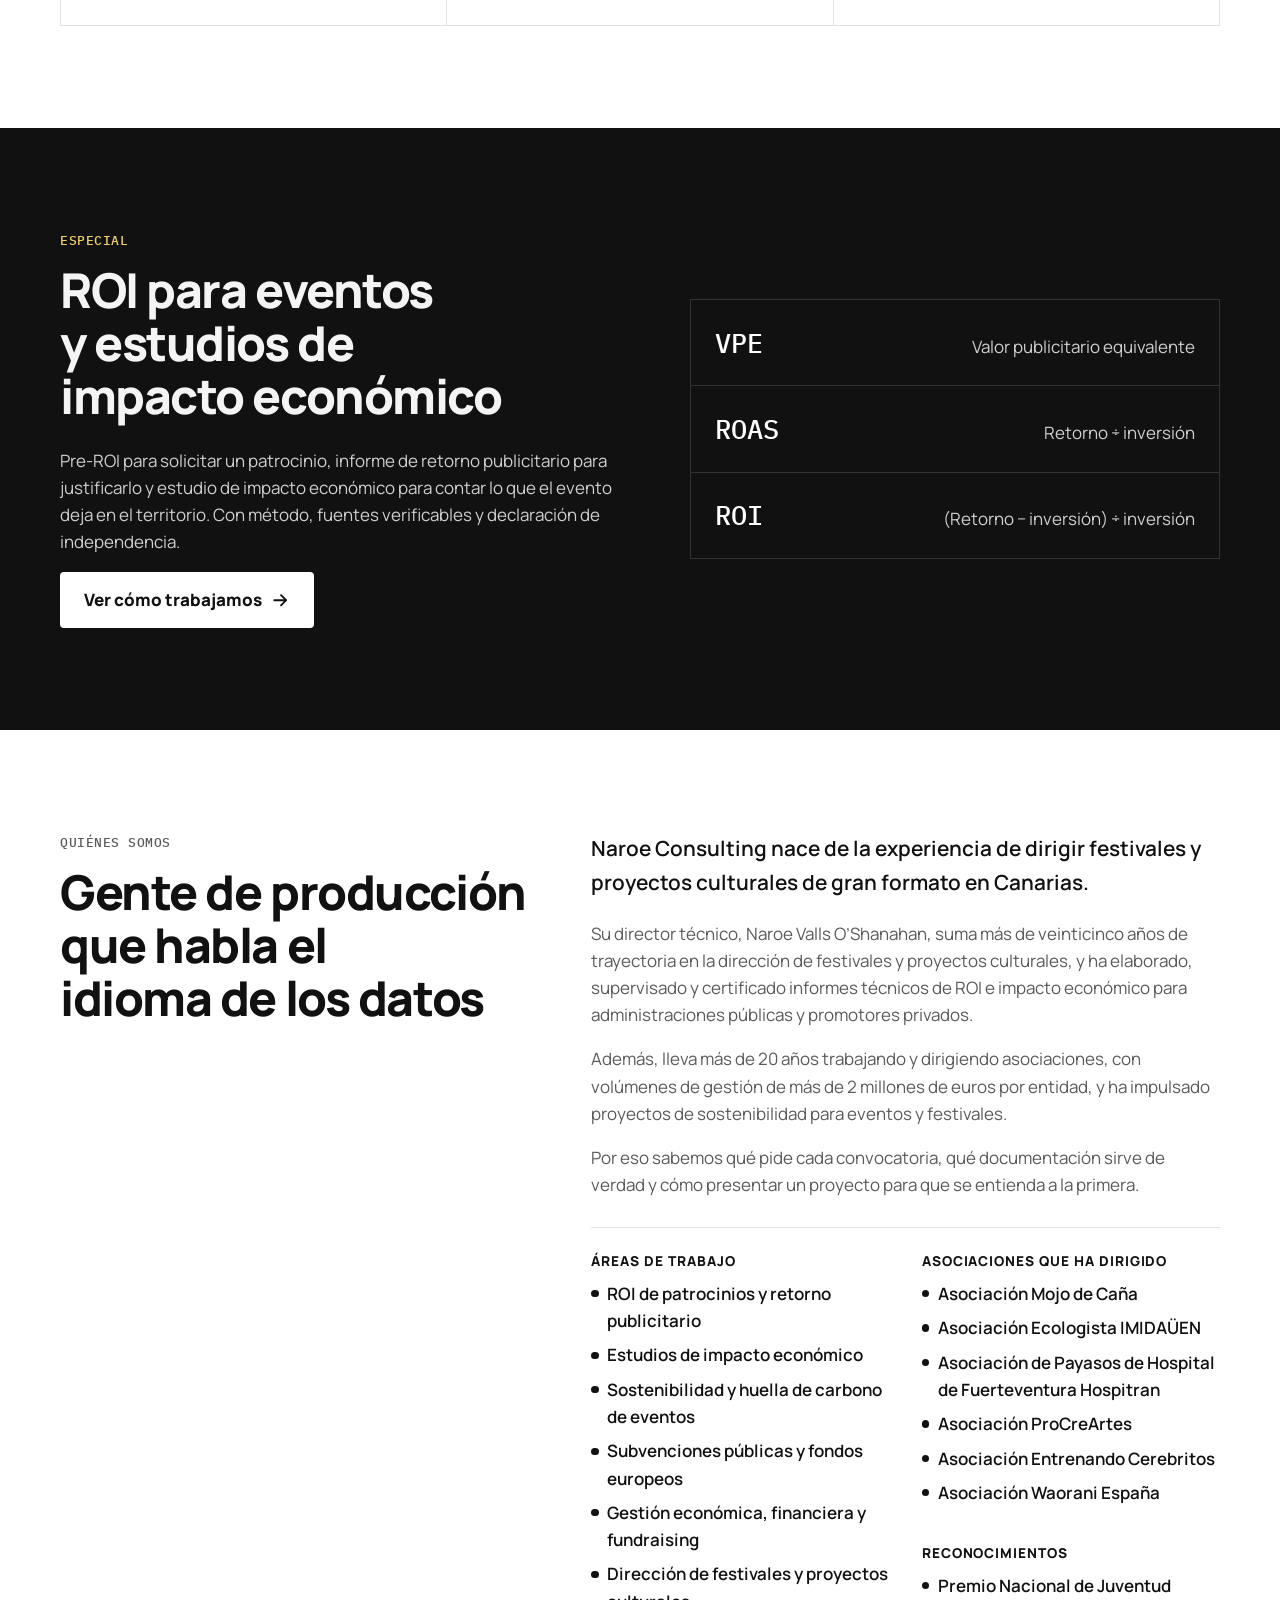
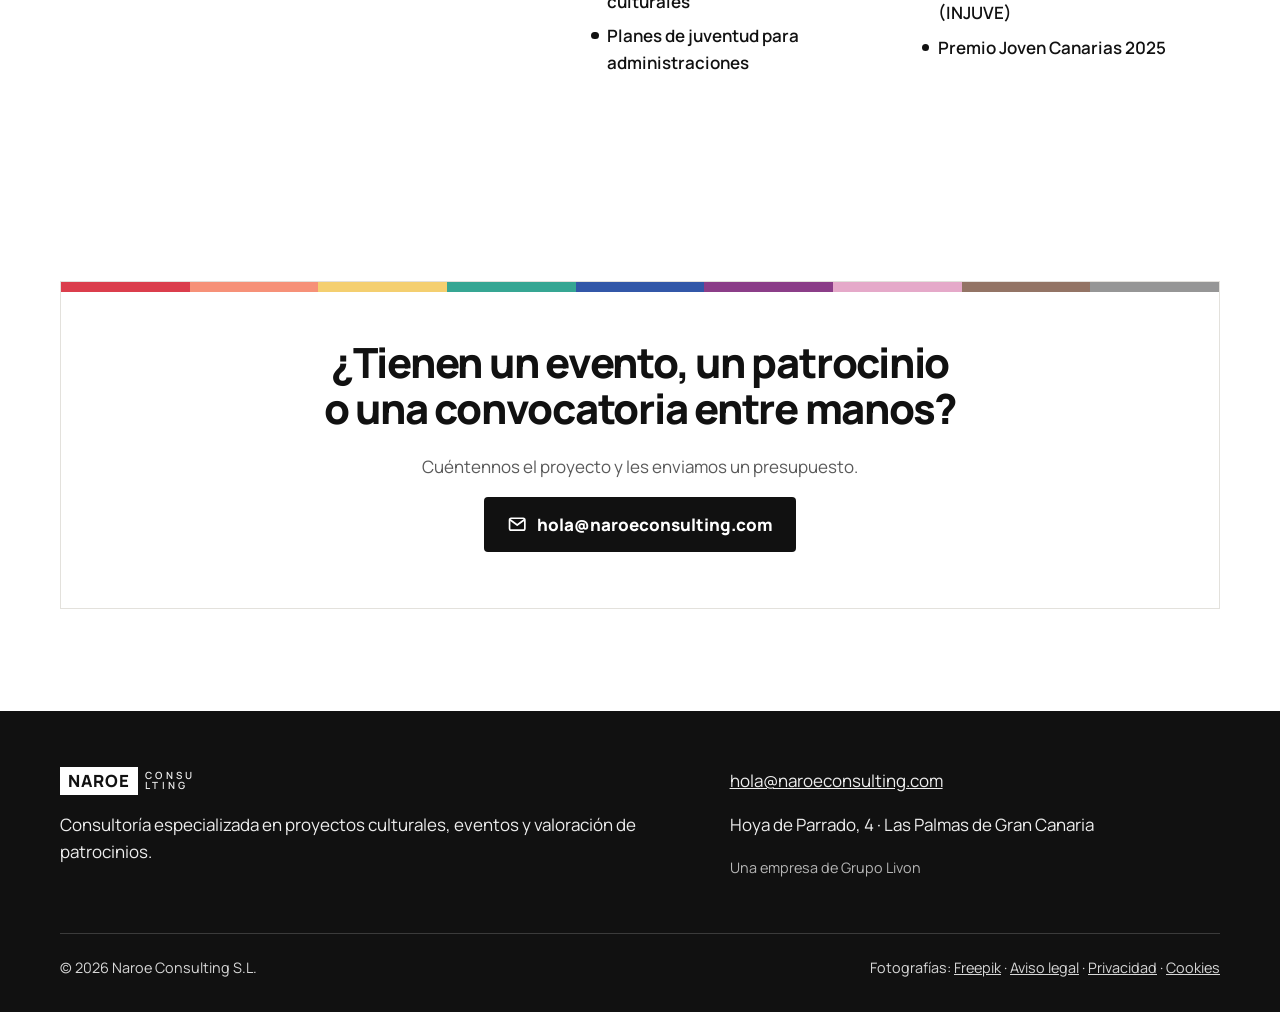
==== commit d206b1e7: "Quiénes somos: áreas de trabajo, asociaciones dirigidas y reconocimientos Datos editables en data/pe" ====
--- a/index.html
+++ b/index.html
@@ -95,7 +95,9 @@
     <div>
       <p class="entradilla">Naroe Consulting nace de la experiencia de dirigir festivales y proyectos culturales de gran formato en Canarias.</p>
       <p>Su director técnico, Naroe Valls O’Shanahan, suma más de veinticinco años de trayectoria en la dirección de festivales y proyectos culturales, y ha elaborado, supervisado y certificado informes técnicos de ROI e impacto económico para administraciones públicas y promotores privados.</p>
+      <p>Además, lleva más de 20 años trabajando y dirigiendo asociaciones, con volúmenes de gestión de más de 2 millones de euros por entidad, y ha impulsado proyectos de sostenibilidad para eventos y festivales.</p>
       <p>Por eso sabemos qué pide cada convocatoria, qué documentación sirve de verdad y cómo presentar un proyecto para que se entienda a la primera.</p>
+      <div class="trayectoria"><div class="tray-bloque"><h3>Áreas de trabajo</h3><ul><li>ROI de patrocinios y retorno publicitario</li><li>Estudios de impacto económico</li><li>Sostenibilidad y huella de carbono de eventos</li><li>Subvenciones públicas y fondos europeos</li><li>Gestión económica, financiera y fundraising</li><li>Dirección de festivales y proyectos culturales</li><li>Planes de juventud para administraciones</li></ul></div><div class="tray-bloque"><h3>Asociaciones que ha dirigido</h3><ul><li>Asociación Mojo de Caña</li><li>Asociación Ecologista IMIDAÜEN</li><li>Asociación de Payasos de Hospital de Fuerteventura Hospitran</li><li>Asociación ProCreArtes</li><li>Asociación Entrenando Cerebritos</li><li>Asociación Waorani España</li></ul></div><div class="tray-bloque"><h3>Reconocimientos</h3><ul><li>Premio Nacional de Juventud (INJUVE)</li><li>Premio Joven Canarias 2025</li></ul></div></div>
     </div>
   </div>
 </section>
--- a/css/estilos.css
+++ b/css/estilos.css
@@ -216,3 +216,12 @@
 .servicio-foto{width:calc(100% + 3.6rem);margin:-2rem -1.8rem 1.4rem;aspect-ratio:16/9;object-fit:cover;filter:grayscale(.15)}
 .servicio.con-foto::before{display:none}
 .servicio.con-foto .servicio-foto{border-bottom:8px solid var(--c)}
+
+/* Trayectoria en Quiénes somos */
+.trayectoria{display:grid;grid-template-columns:1fr 1fr;gap:1.5rem 2rem;margin-top:1.8rem;padding-top:1.6rem;border-top:1px solid var(--linea)}
+.tray-bloque h3{font-size:.85rem;text-transform:uppercase;letter-spacing:.07em;margin:0 0 .7rem}
+.tray-bloque ul{list-style:none;margin:0;padding:0;display:grid;gap:.45rem}
+.tray-bloque li{font-weight:600;padding-left:1rem;position:relative}
+.tray-bloque li::before{content:"";position:absolute;left:0;top:.6em;width:.45rem;height:.45rem;border-radius:50%;background:var(--negro)}
+.tray-bloque:nth-child(1){grid-row:span 2}
+@media (max-width:600px){.trayectoria{grid-template-columns:1fr}.tray-bloque:nth-child(1){grid-row:auto}}
